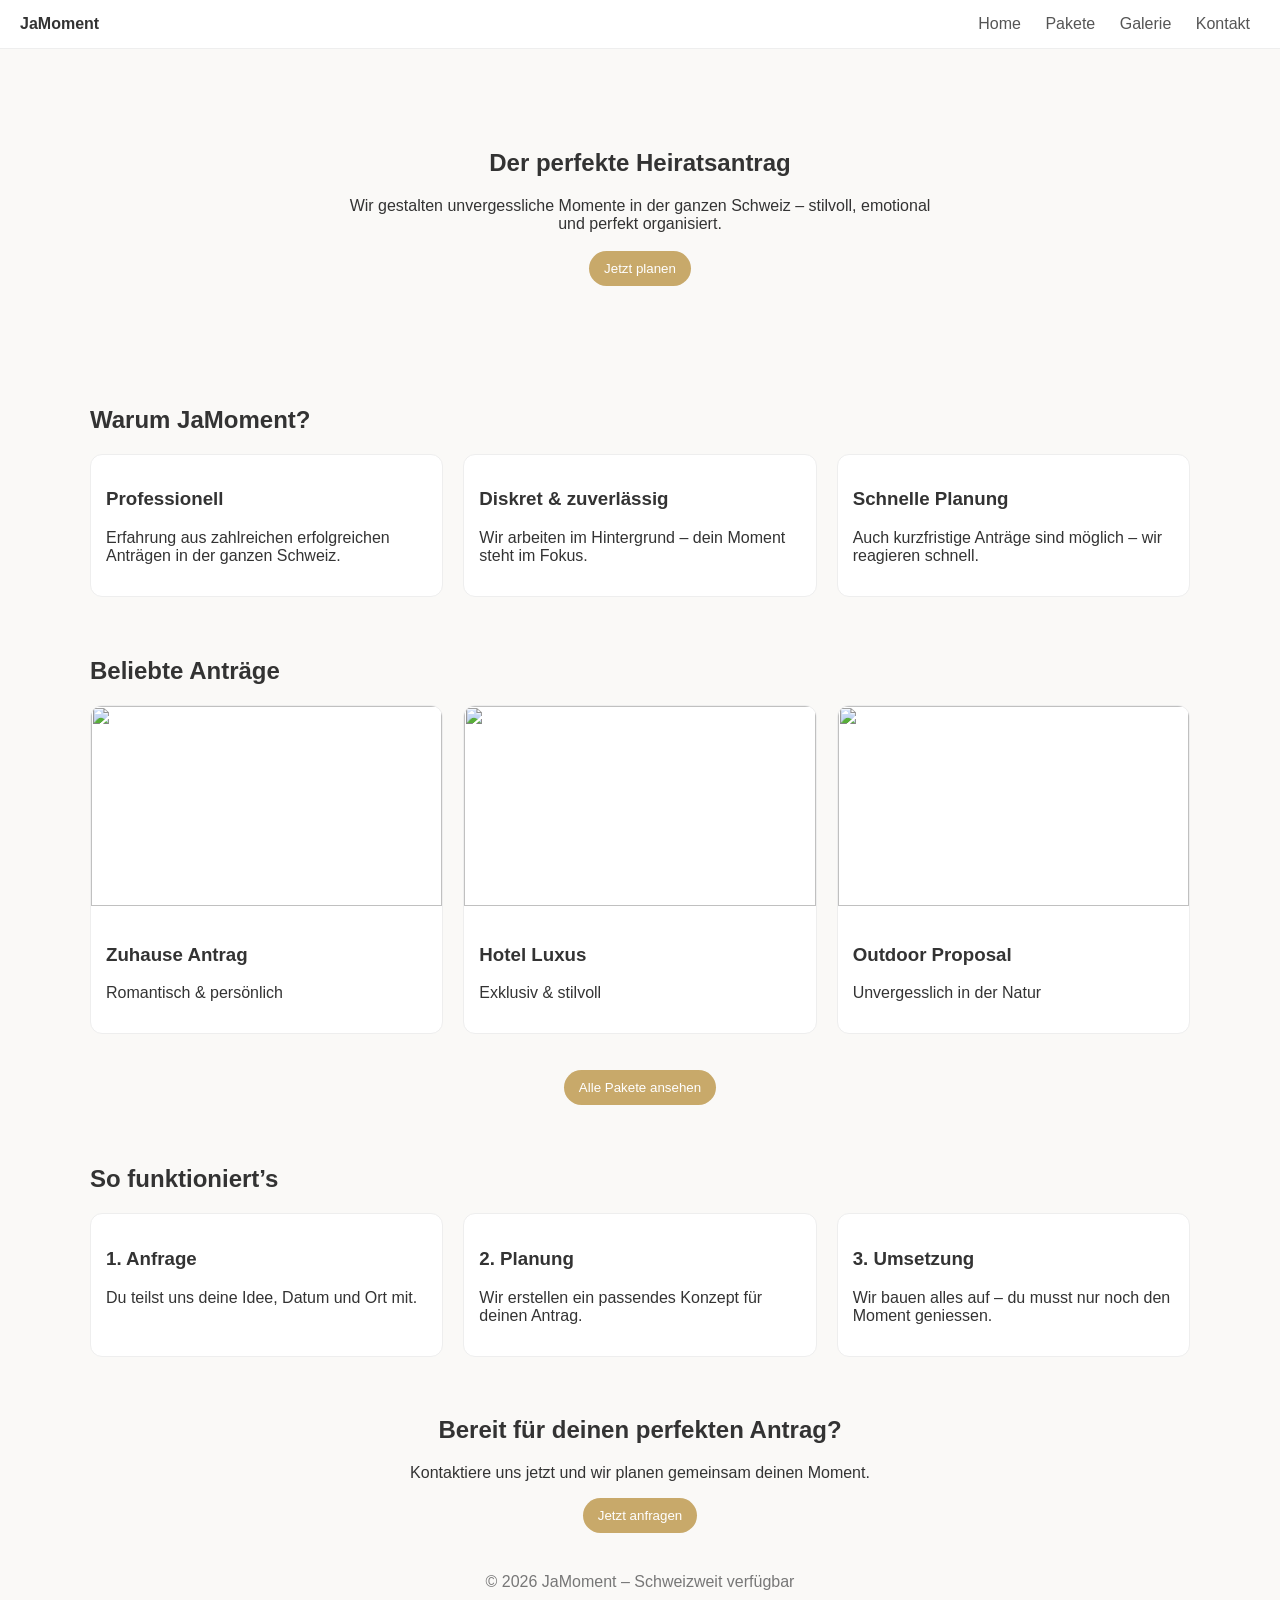
==== index.html @ e54d4ffc "Add files via upload" ====
<!DOCTYPE html>
<html lang="de">
<head>
<meta charset="UTF-8">
<meta name="viewport" content="width=device-width, initial-scale=1.0">
<title>JaMoment – Heiratsantrag Schweiz</title>
<link rel="stylesheet" href="styles.css">
</head>

<body>

<header>
  <div><b>JaMoment</b></div>
  <nav>
    <a href="index.html">Home</a>
    <a href="pakete.html">Pakete</a>
    <a href="galerie.html">Galerie</a>
    <a href="kontakt.html">Kontakt</a>
  </nav>
</header>

<!-- HERO -->
<section class="container" style="text-align:center; padding:80px 20px;">
  <h1>Der perfekte Heiratsantrag</h1>
  <p style="max-width:600px;margin:auto;">
    Wir gestalten unvergessliche Momente in der ganzen Schweiz – stilvoll, emotional und perfekt organisiert.
  </p>
  <br>
  <a href="kontakt.html">
    <button class="btn">Jetzt planen</button>
  </a>
</section>

<!-- USP / TRUST -->
<section class="container">
  <h2>Warum JaMoment?</h2>
  <div class="cards">

    <div class="card">
      <div class="card-content">
        <h3>Professionell</h3>
        <p>Erfahrung aus zahlreichen erfolgreichen Anträgen in der ganzen Schweiz.</p>
      </div>
    </div>

    <div class="card">
      <div class="card-content">
        <h3>Diskret & zuverlässig</h3>
        <p>Wir arbeiten im Hintergrund – dein Moment steht im Fokus.</p>
      </div>
    </div>

    <div class="card">
      <div class="card-content">
        <h3>Schnelle Planung</h3>
        <p>Auch kurzfristige Anträge sind möglich – wir reagieren schnell.</p>
      </div>
    </div>

  </div>
</section>

<!-- TEASER PAKETE -->
<section class="container">
  <h2>Beliebte Anträge</h2>
  <div class="cards">

    <div class="card">
      <img src="https://images.unsplash.com/photo-1522673607200-164d1b6ce486">
      <div class="card-content">
        <h3>Zuhause Antrag</h3>
        <p>Romantisch & persönlich</p>
      </div>
    </div>

    <div class="card">
      <img src="https://images.unsplash.com/photo-1519741497674-611481863552">
      <div class="card-content">
        <h3>Hotel Luxus</h3>
        <p>Exklusiv & stilvoll</p>
      </div>
    </div>

    <div class="card">
      <img src="https://images.unsplash.com/photo-1500530855697-b586d89ba3ee">
      <div class="card-content">
        <h3>Outdoor Proposal</h3>
        <p>Unvergesslich in der Natur</p>
      </div>
    </div>

  </div>

  <br><br>
  <div style="text-align:center;">
    <a href="pakete.html">
      <button class="btn">Alle Pakete ansehen</button>
    </a>
  </div>
</section>

<!-- ABLAUF -->
<section class="container">
  <h2>So funktioniert’s</h2>
  <div class="cards">

    <div class="card">
      <div class="card-content">
        <h3>1. Anfrage</h3>
        <p>Du teilst uns deine Idee, Datum und Ort mit.</p>
      </div>
    </div>

    <div class="card">
      <div class="card-content">
        <h3>2. Planung</h3>
        <p>Wir erstellen ein passendes Konzept für deinen Antrag.</p>
      </div>
    </div>

    <div class="card">
      <div class="card-content">
        <h3>3. Umsetzung</h3>
        <p>Wir bauen alles auf – du musst nur noch den Moment geniessen.</p>
      </div>
    </div>

  </div>
</section>

<!-- CTA -->
<section class="container" style="text-align:center;">
  <h2>Bereit für deinen perfekten Antrag?</h2>
  <p>Kontaktiere uns jetzt und wir planen gemeinsam deinen Moment.</p>
  <a href="kontakt.html">
    <button class="btn">Jetzt anfragen</button>
  </a>
</section>

<footer style="text-align:center;padding:20px;color:#777;">
  © 2026 JaMoment – Schweizweit verfügbar
</footer>

</body>
</html>
---- styles.css ----
body{margin:0;font-family:Poppins, sans-serif;background:#faf9f7;color:#333}
header{display:flex;justify-content:space-between;padding:15px 20px;background:#fff;border-bottom:1px solid #eee}
a{text-decoration:none;color:#555;margin:0 10px}
a:hover{color:#C8A96A}
.container{max-width:1100px;margin:auto;padding:20px}
.cards{display:grid;gap:20px}
.card{background:#fff;border-radius:12px;border:1px solid #eee;overflow:hidden}
.card img{width:100%;height:200px;object-fit:cover}
.card-content{padding:15px}
.btn{background:#C8A96A;color:#fff;padding:10px 15px;border:none;border-radius:20px;cursor:pointer}
.grid{display:grid;gap:10px}
.grid img{width:100%;border-radius:10px}
form{display:grid;gap:10px}
input,select,textarea{padding:10px;border-radius:8px;border:1px solid #ccc}
.total{font-weight:600;margin-top:10px}
@media(min-width:768px){
.cards{grid-template-columns:repeat(3,1fr)}
.grid{grid-template-columns:repeat(3,1fr)}
}
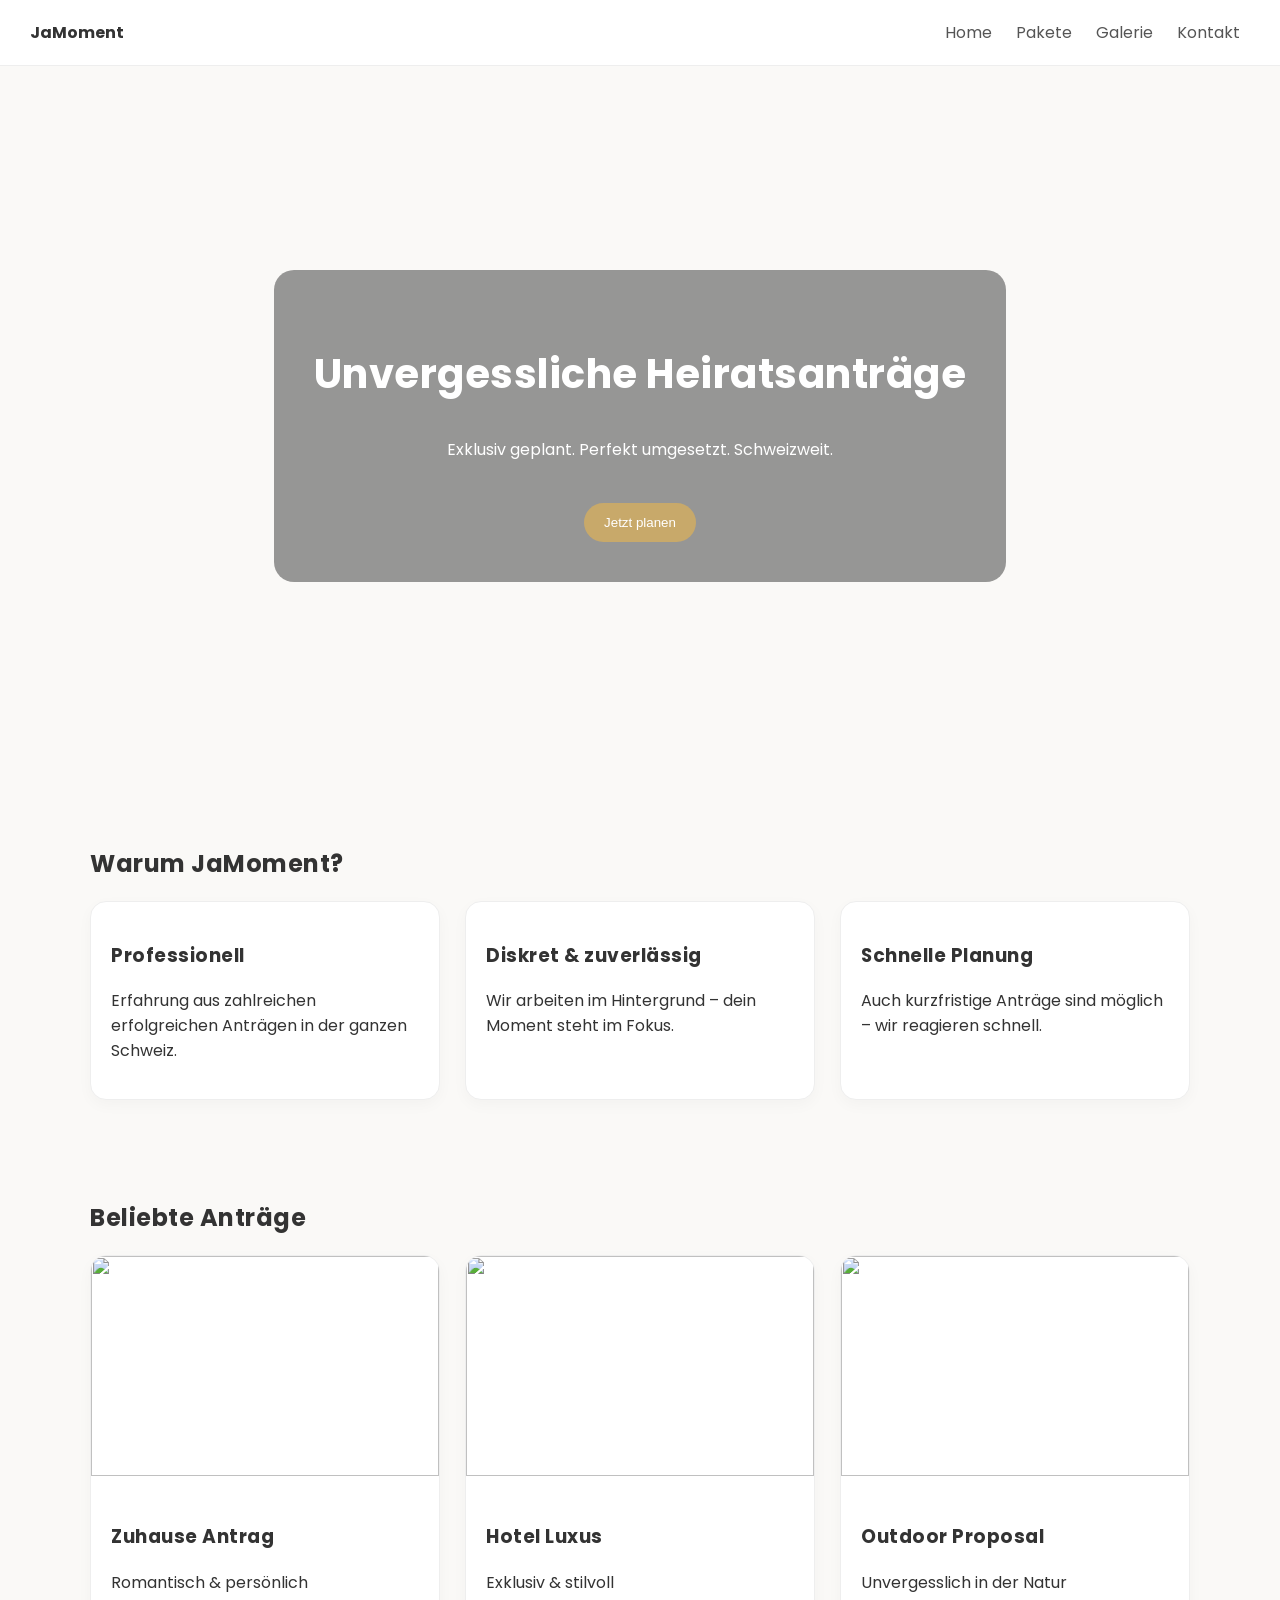
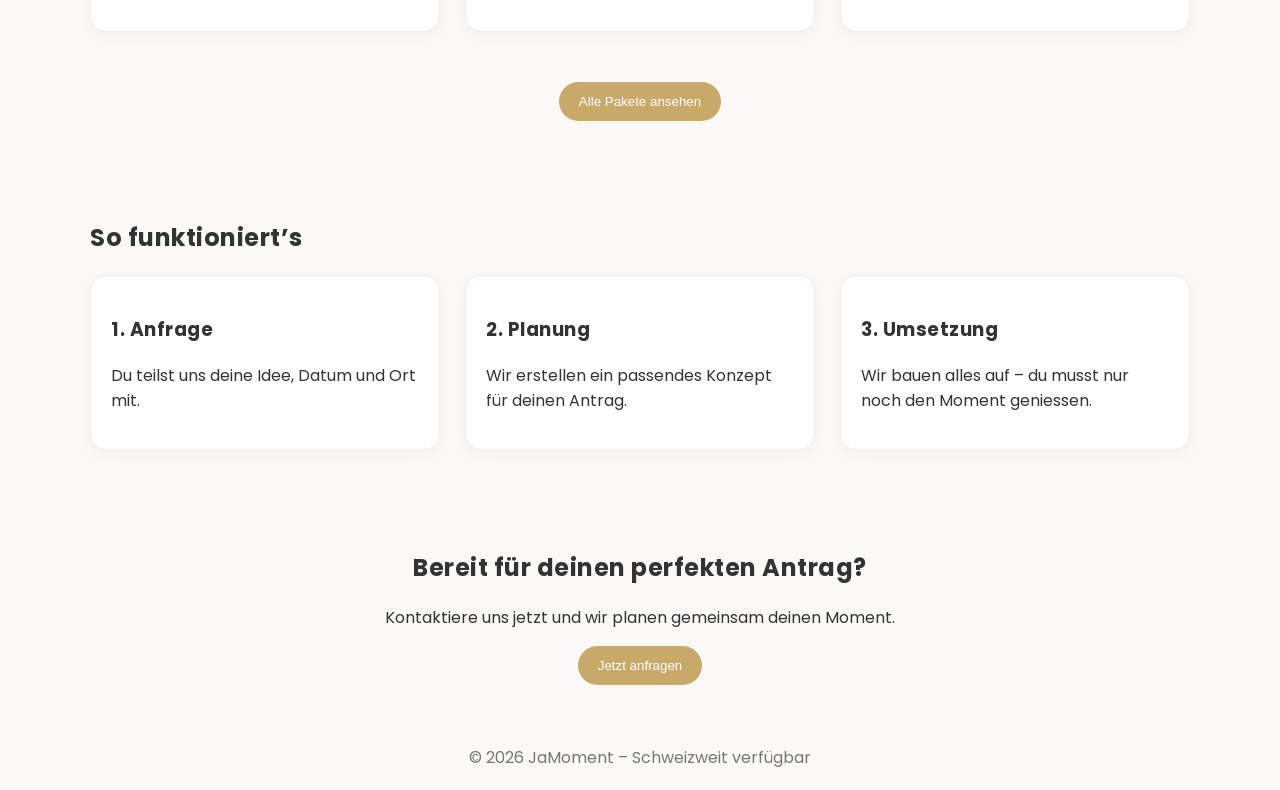
==== commit 378c8a6d: "updates" ====
--- a/index.html
+++ b/index.html
@@ -5,6 +5,7 @@
 <meta name="viewport" content="width=device-width, initial-scale=1.0">
 <title>JaMoment – Heiratsantrag Schweiz</title>
 <link rel="stylesheet" href="styles.css">
+<link href="https://fonts.googleapis.com/css2?family=Poppins:wght@300;400;500;600&display=swap" rel="stylesheet">
 </head>
 
 <body>
@@ -20,15 +21,15 @@
 </header>
 
 <!-- HERO -->
-<section class="container" style="text-align:center; padding:80px 20px;">
-  <h1>Der perfekte Heiratsantrag</h1>
-  <p style="max-width:600px;margin:auto;">
-    Wir gestalten unvergessliche Momente in der ganzen Schweiz – stilvoll, emotional und perfekt organisiert.
-  </p>
-  <br>
-  <a href="kontakt.html">
-    <button class="btn">Jetzt planen</button>
-  </a>
+<section style="height:80vh;background:url('https://images.unsplash.com/photo-1519741497674-611481863552') center/cover no-repeat;display:flex;align-items:center;justify-content:center;color:white;text-align:center;">
+<div style="background:rgba(0,0,0,0.4);padding:40px;border-radius:20px;">
+<h1 style="font-size:40px;">Unvergessliche Heiratsanträge</h1>
+<p>Exklusiv geplant. Perfekt umgesetzt. Schweizweit.</p>
+<br>
+<a href="kontakt.html">
+<button class="btn">Jetzt planen</button>
+</a>
+</div>
 </section>
 
 <!-- USP / TRUST -->
--- a/styles.css
+++ b/styles.css
@@ -1,19 +1,140 @@
-body{margin:0;font-family:Poppins, sans-serif;background:#faf9f7;color:#333}
-header{display:flex;justify-content:space-between;padding:15px 20px;background:#fff;border-bottom:1px solid #eee}
-a{text-decoration:none;color:#555;margin:0 10px}
+body{
+margin:0;
+font-family:'Poppins', sans-serif;
+background:#faf9f7;
+color:#333;
+scroll-behavior:smooth;
+}
+
+header{
+display:flex;
+justify-content:space-between;
+padding:20px 30px;
+background:#fff;
+border-bottom:1px solid #eee;
+position:sticky;
+top:0;
+z-index:1000;
+}
+
+a{
+text-decoration:none;
+color:#555;
+margin:0 10px;
+transition:0.3s;
+}
 a:hover{color:#C8A96A}
-.container{max-width:1100px;margin:auto;padding:20px}
-.cards{display:grid;gap:20px}
-.card{background:#fff;border-radius:12px;border:1px solid #eee;overflow:hidden}
-.card img{width:100%;height:200px;object-fit:cover}
-.card-content{padding:15px}
-.btn{background:#C8A96A;color:#fff;padding:10px 15px;border:none;border-radius:20px;cursor:pointer}
-.grid{display:grid;gap:10px}
-.grid img{width:100%;border-radius:10px}
-form{display:grid;gap:10px}
-input,select,textarea{padding:10px;border-radius:8px;border:1px solid #ccc}
-.total{font-weight:600;margin-top:10px}
+
+.container{
+max-width:1100px;
+margin:auto;
+padding:40px 20px;
+}
+
+.cards{
+display:grid;
+gap:25px;
+}
+
+.card{
+background:#fff;
+border-radius:16px;
+border:1px solid #eee;
+overflow:hidden;
+transition:0.4s ease;
+transform:translateY(0);
+box-shadow:0 5px 15px rgba(0,0,0,0.03);
+}
+
+.card:hover{
+transform:translateY(-8px) scale(1.01);
+box-shadow:0 15px 40px rgba(0,0,0,0.08);
+}
+
+.card img{
+width:100%;
+height:220px;
+object-fit:cover;
+transition:0.5s;
+}
+
+.card:hover img{
+transform:scale(1.05);
+}
+
+.card-content{
+padding:20px;
+}
+
+.btn{
+background:#C8A96A;
+color:#fff;
+padding:12px 20px;
+border:none;
+border-radius:30px;
+cursor:pointer;
+transition:0.3s;
+font-weight:500;
+}
+
+.btn:hover{
+background:#b89655;
+transform:translateY(-2px);
+box-shadow:0 10px 25px rgba(200,169,106,0.3);
+}
+
+.grid{
+display:grid;
+gap:15px;
+}
+
+.grid img{
+width:100%;
+border-radius:12px;
+transition:0.4s;
+}
+
+.grid img:hover{
+transform:scale(1.03);
+}
+
+form{
+display:grid;
+gap:12px;
+}
+
+input,select,textarea{
+padding:12px;
+border-radius:10px;
+border:1px solid #ddd;
+transition:0.3s;
+}
+
+input:focus,select:focus,textarea:focus{
+border-color:#C8A96A;
+outline:none;
+box-shadow:0 0 0 2px rgba(200,169,106,0.2);
+}
+
+.total{
+font-weight:600;
+margin-top:10px;
+font-size:18px;
+}
+
+h1,h2,h3{
+letter-spacing:0.5px;
+}
+
 @media(min-width:768px){
 .cards{grid-template-columns:repeat(3,1fr)}
 .grid{grid-template-columns:repeat(3,1fr)}
+}
+
+#preview{
+transition:0.3s;
+}
+#preview:hover{
+transform:scale(1.05);
+opacity:1;
 }
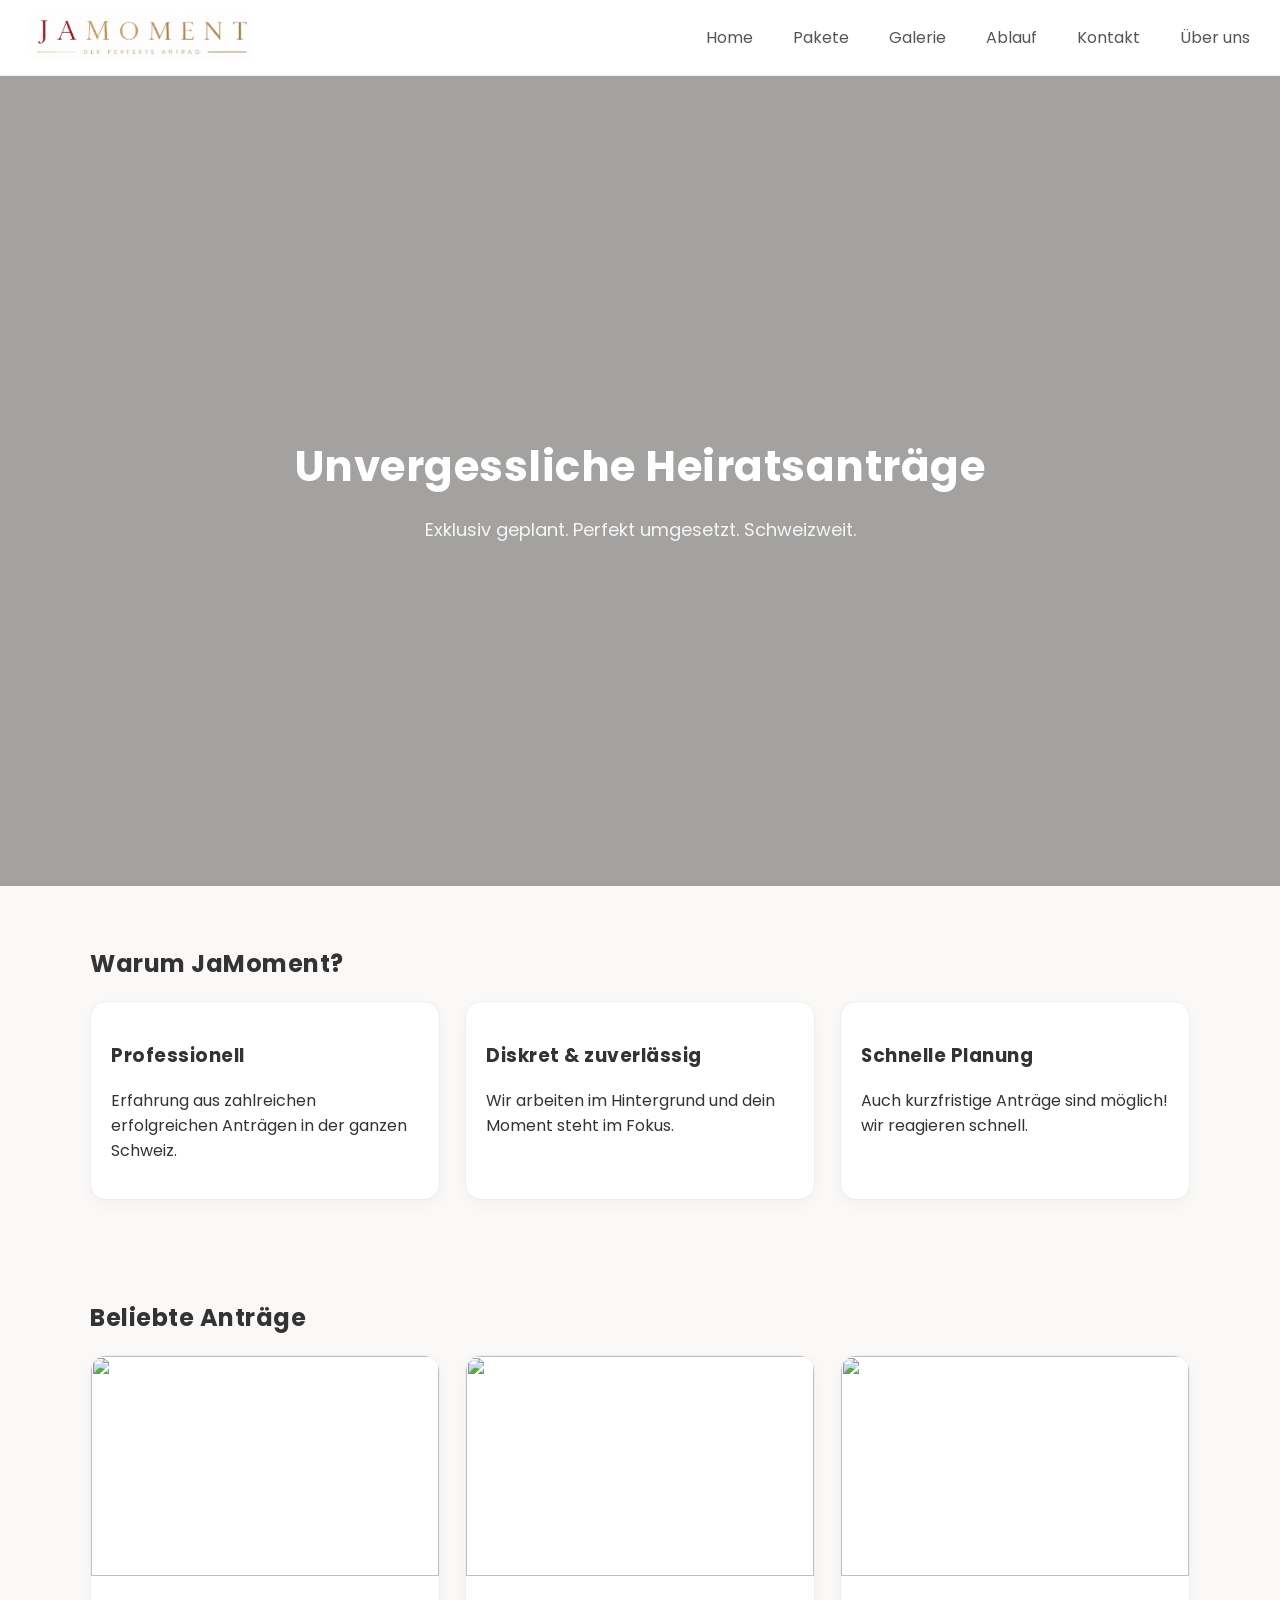
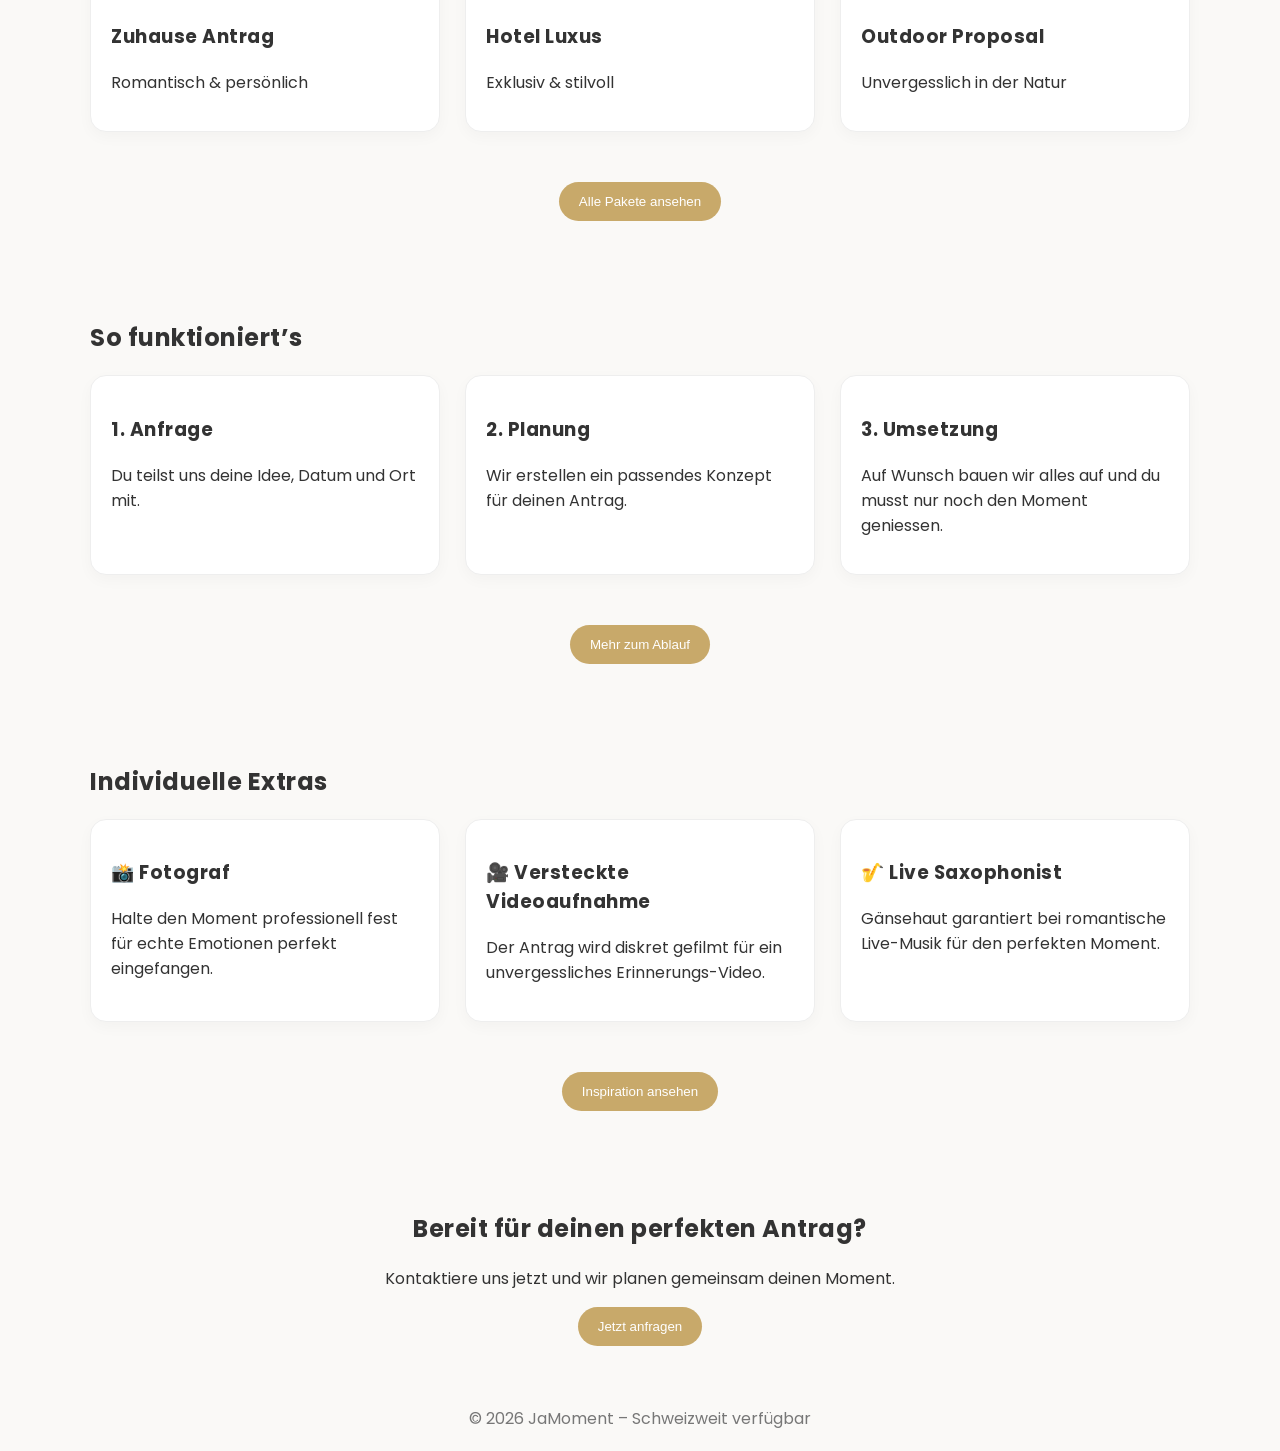
==== commit aba92778: "update and bug fixing" ====
--- a/index.html
+++ b/index.html
@@ -6,30 +6,32 @@
 <title>JaMoment – Heiratsantrag Schweiz</title>
 <link rel="stylesheet" href="styles.css">
 <link href="https://fonts.googleapis.com/css2?family=Poppins:wght@300;400;500;600&display=swap" rel="stylesheet">
+<link rel="icon" type="image/png" href="favicon.png">
 </head>
 
 <body>
 
-<header>
-  <div><b>JaMoment</b></div>
-  <nav>
+<header class="header">
+  <a href="index.html" class="logo">
+    <img src="logo.png" alt="Logo">
+  </a>
+
+  <nav class="nav">
     <a href="index.html">Home</a>
     <a href="pakete.html">Pakete</a>
     <a href="galerie.html">Galerie</a>
+    <a href="ablauf.html">Ablauf</a>
     <a href="kontakt.html">Kontakt</a>
+    <a href="ueber-uns.html">Über uns</a>
   </nav>
 </header>
 
 <!-- HERO -->
-<section style="height:80vh;background:url('https://images.unsplash.com/photo-1519741497674-611481863552') center/cover no-repeat;display:flex;align-items:center;justify-content:center;color:white;text-align:center;">
-<div style="background:rgba(0,0,0,0.4);padding:40px;border-radius:20px;">
-<h1 style="font-size:40px;">Unvergessliche Heiratsanträge</h1>
-<p>Exklusiv geplant. Perfekt umgesetzt. Schweizweit.</p>
-<br>
-<a href="kontakt.html">
-<button class="btn">Jetzt planen</button>
-</a>
-</div>
+<section class="hero">
+  <div class="hero-content">
+    <h1>Unvergessliche Heiratsanträge</h1>
+    <p>Exklusiv geplant. Perfekt umgesetzt. Schweizweit.</p>
+  </div>
 </section>
 
 <!-- USP / TRUST -->
@@ -47,14 +49,14 @@
     <div class="card">
       <div class="card-content">
         <h3>Diskret & zuverlässig</h3>
-        <p>Wir arbeiten im Hintergrund – dein Moment steht im Fokus.</p>
+        <p>Wir arbeiten im Hintergrund und dein Moment steht im Fokus.</p>
       </div>
     </div>
 
     <div class="card">
       <div class="card-content">
         <h3>Schnelle Planung</h3>
-        <p>Auch kurzfristige Anträge sind möglich – wir reagieren schnell.</p>
+        <p>Auch kurzfristige Anträge sind möglich! wir reagieren schnell.</p>
       </div>
     </div>
 
@@ -122,12 +124,63 @@
     <div class="card">
       <div class="card-content">
         <h3>3. Umsetzung</h3>
-        <p>Wir bauen alles auf – du musst nur noch den Moment geniessen.</p>
+        <p>Auf Wunsch bauen wir alles auf und du musst nur noch den Moment geniessen.</p>
       </div>
     </div>
 
   </div>
+<br><br>
+<div style="text-align:center;">
+  <a href="ablauf.html">
+    <button class="btn">Mehr zum Ablauf</button>
+  </a>
+</div>
 </section>
+
+
+
+
+<!-- ZUSATZOPTIONEN -->
+<section class="container">
+  <h2>Individuelle Extras</h2>
+  <div class="cards">
+
+    <div class="card">
+      <div class="card-content">
+        <h3>📸 Fotograf</h3>
+        <p>
+          Halte den Moment professionell fest für echte Emotionen perfekt eingefangen.
+        </p>
+      </div>
+    </div>
+
+    <div class="card">
+      <div class="card-content">
+        <h3>🎥 Versteckte Videoaufnahme</h3>
+        <p>
+          Der Antrag wird diskret gefilmt für ein unvergessliches Erinnerungs-Video.
+        </p>
+      </div>
+    </div>
+
+    <div class="card">
+      <div class="card-content">
+        <h3>🎷 Live Saxophonist</h3>
+        <p>
+          Gänsehaut garantiert bei romantische Live-Musik für den perfekten Moment.
+        </p>
+      </div>
+    </div>
+
+  </div>
+<br><br>
+<div style="text-align:center;">
+  <a href="galerie.html">
+    <button class="btn">Inspiration ansehen</button>
+  </a>
+</div>
+</section>
+
 
 <!-- CTA -->
 <section class="container" style="text-align:center;">
--- a/styles.css
+++ b/styles.css
@@ -137,4 +137,92 @@
 #preview:hover{
 transform:scale(1.05);
 opacity:1;
+}
+.logo {
+  display:flex;
+  align-items:center;
+  gap:10px;
+}
+
+.logo img {
+  height:40px;
+}
+
+.logo span {
+  font-weight:600;
+  font-size:18px;
+}
+header img:hover {
+  opacity: 0.8;
+  transition: 0.2s;
+}
+.hero {
+  height: 90vh;
+  background: url('https://images.unsplash.com/photo-1519741497674-611481863552') center/cover no-repeat;
+  display: flex;
+  align-items: center;
+  justify-content: center;
+  text-align: center;
+  position: relative;
+  color: white;
+}
+
+.hero::after {
+  content: "";
+  position: absolute;
+  inset: 0;
+  background: rgba(0,0,0,0.35); /* leichter Dark Overlay für Lesbarkeit */
+}
+
+.hero-content {
+  position: relative;
+  z-index: 2;
+  max-width: 700px;
+  padding: 20px;
+}
+
+.hero h1 {
+  font-size: 42px;
+  margin-bottom: 10px;
+}
+
+.hero p {
+  font-size: 18px;
+  opacity: 0.9;
+}
+
+/* HEADER BASE */
+.header {
+  display: flex;
+  justify-content: space-between;
+  align-items: center;
+  padding: 15px 20px;
+  background: #fff;
+  border-bottom: 1px solid #eee;
+}
+
+.logo img {
+  height: 45px;
+}
+
+.nav {
+  display: flex;
+  gap: 20px;
+}
+
+/* 🔥 MOBILE FIX */
+@media (max-width: 768px) {
+
+  .header {
+    flex-direction: column;
+    align-items: center;
+    gap: 10px;
+  }
+
+  .nav {
+    flex-wrap: wrap;
+    justify-content: center;
+    gap: 15px;
+  }
+
 }
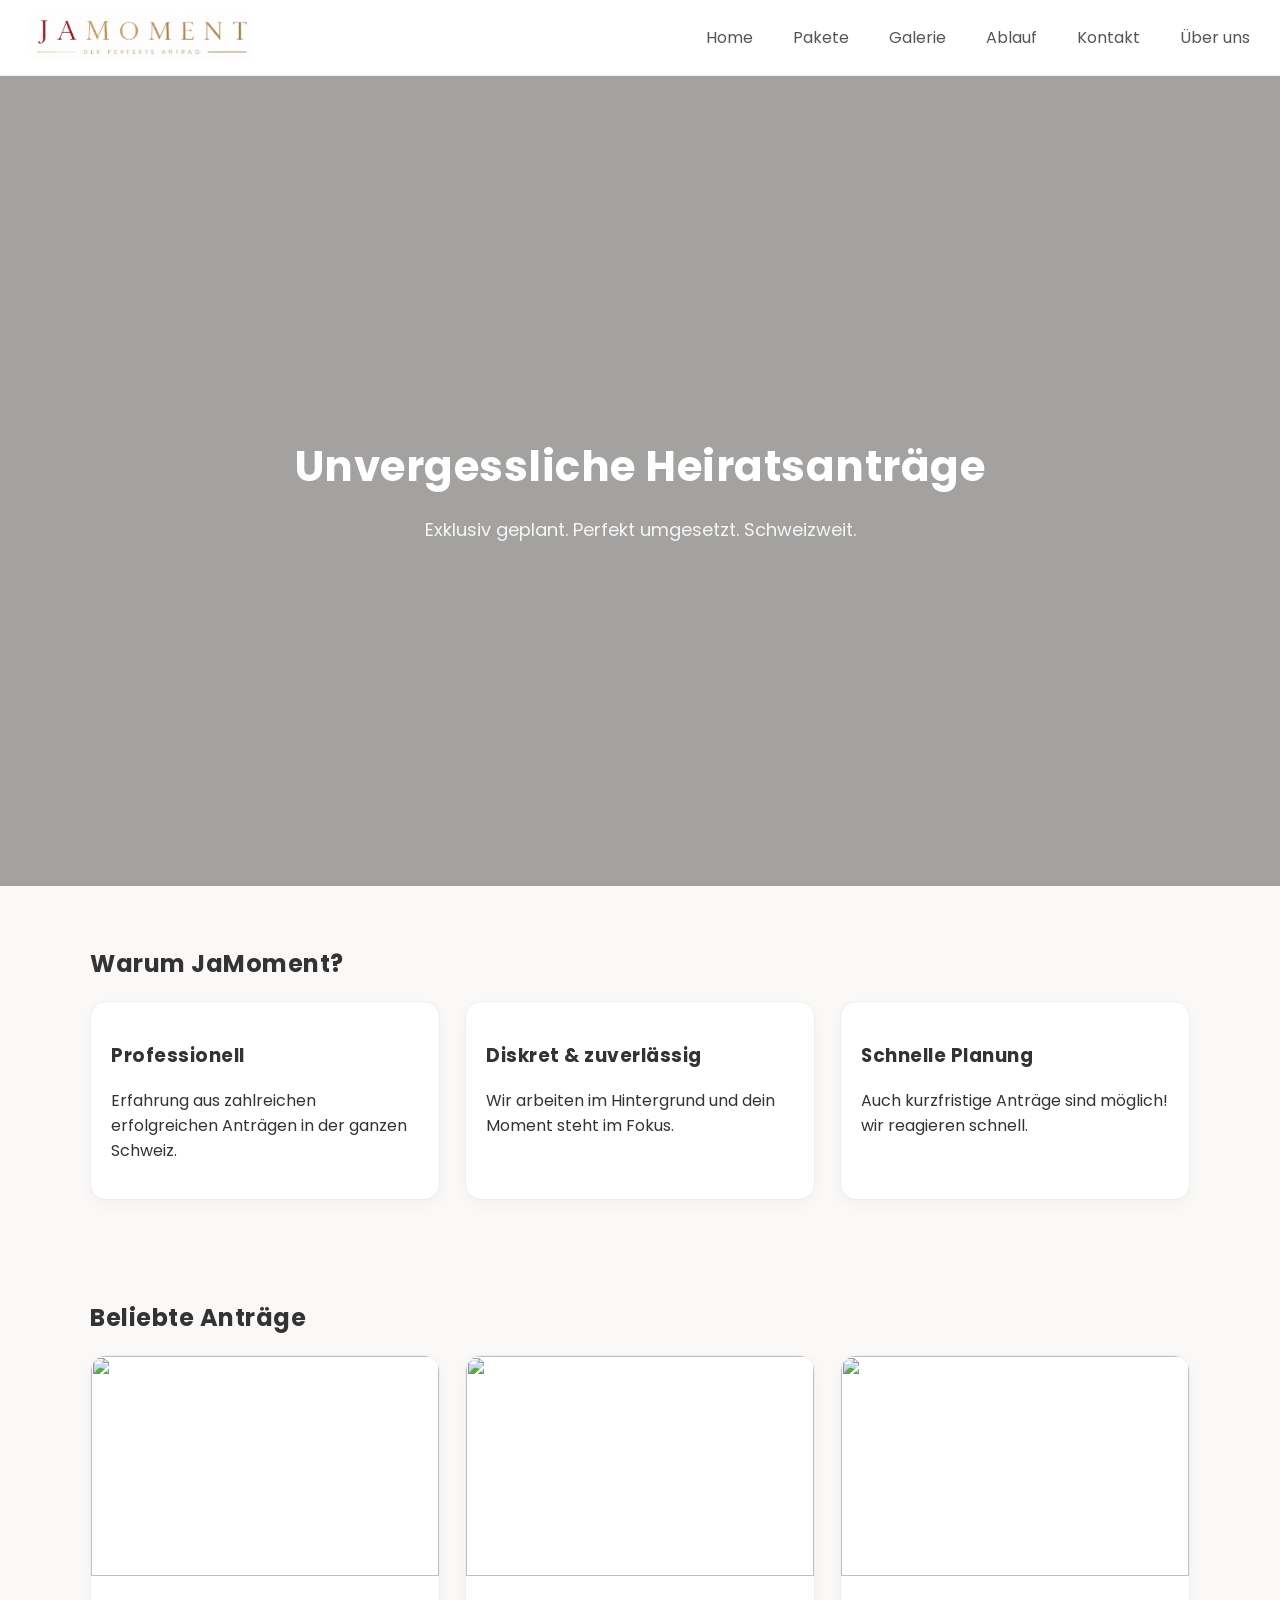
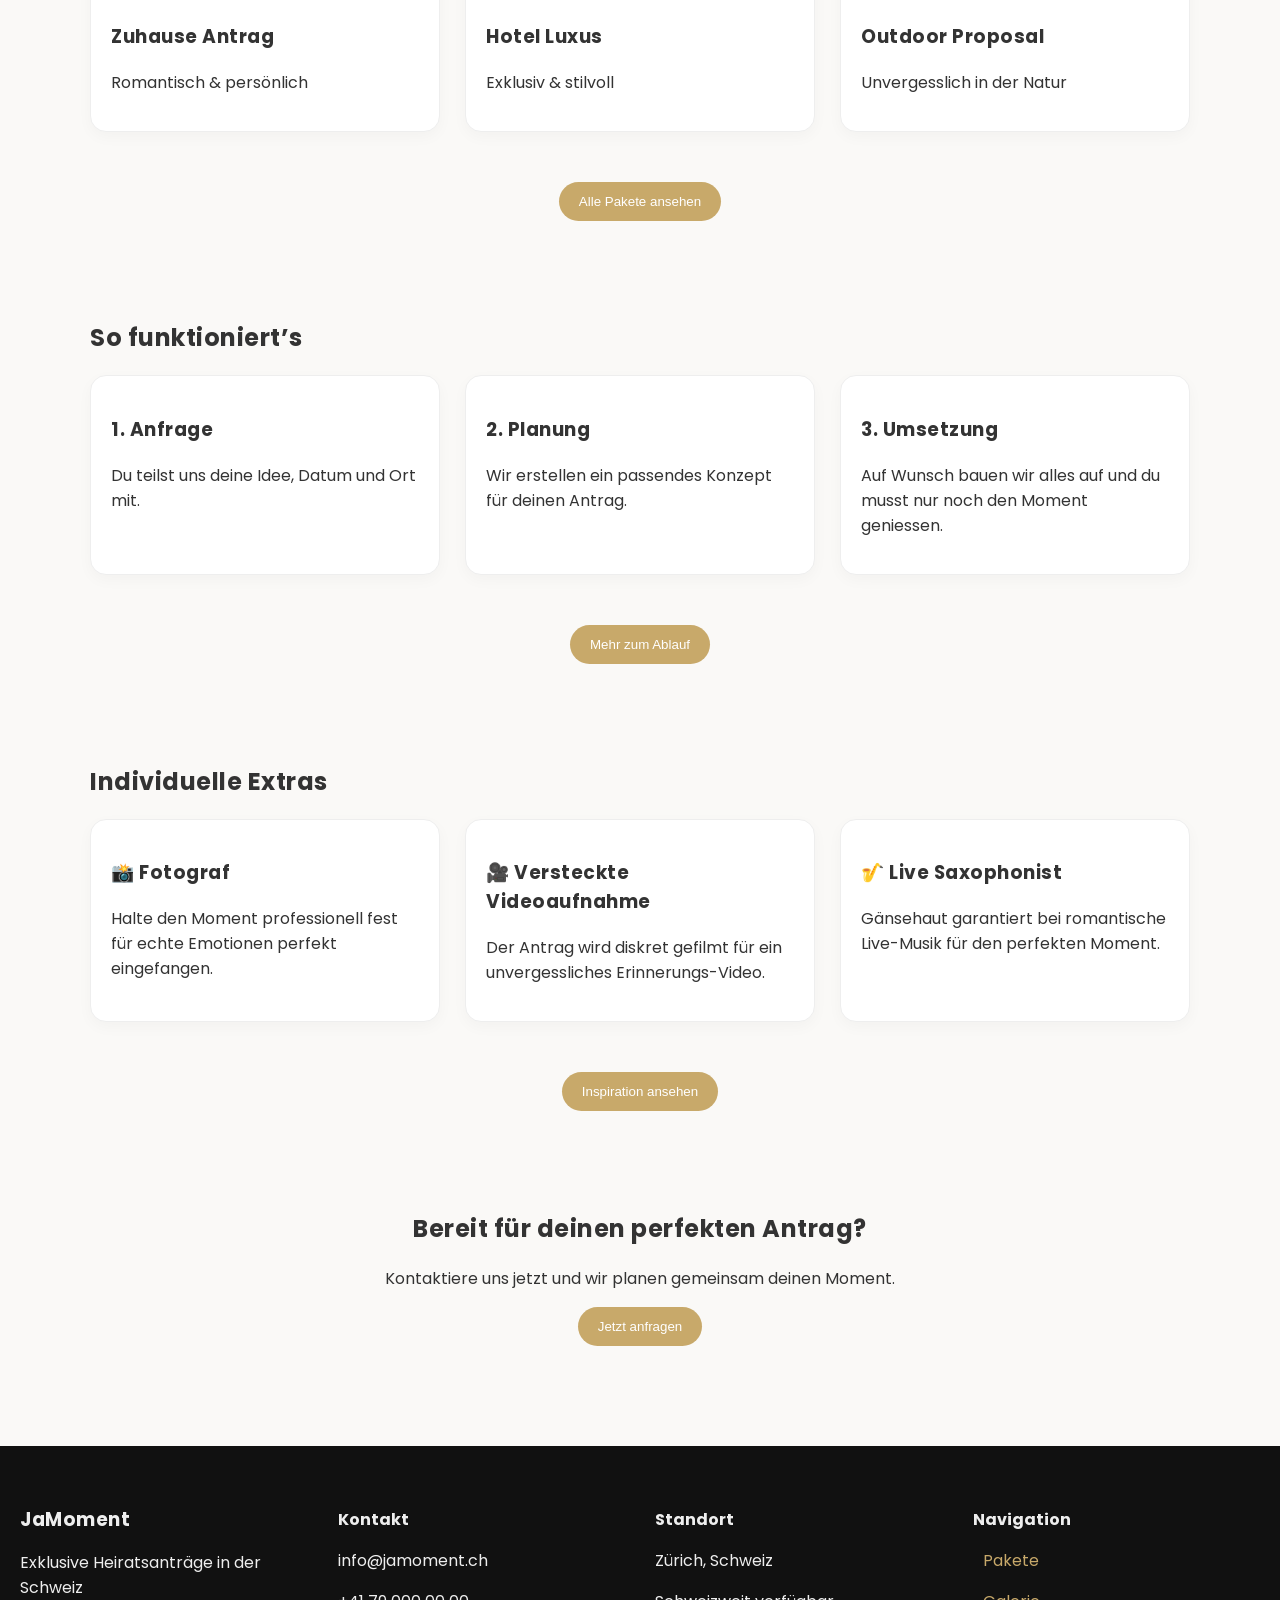
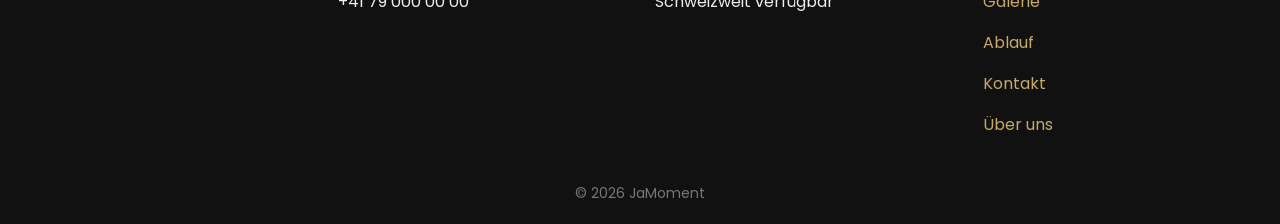
==== commit a5237c3d: "bug fixing" ====
--- a/index.html
+++ b/index.html
@@ -191,9 +191,45 @@
   </a>
 </section>
 
-<footer style="text-align:center;padding:20px;color:#777;">
-  © 2026 JaMoment – Schweizweit verfügbar
+<footer class="footer">
+
+  <div class="footer-grid">
+
+    <div>
+      <h3>JaMoment</h3>
+      <p>Exklusive Heiratsanträge in der Schweiz</p>
+    </div>
+
+    <div>
+      <h4>Kontakt</h4>
+      <p>info@jamoment.ch</p>
+      <p>+41 79 000 00 00</p>
+    </div>
+
+    <div>
+      <h4>Standort</h4>
+      <p>Zürich, Schweiz</p>
+      <p>Schweizweit verfügbar</p>
+    </div>
+
+    <div>
+      <h4>Navigation</h4>
+      <p><a href="pakete.html">Pakete</a></p>
+      <p><a href="galerie.html">Galerie</a></p>
+      <p><a href="ablauf.html">Ablauf</a></p>
+      <p><a href="kontakt.html">Kontakt</a></p>
+      <p><a href="ueber-uns.html">Über uns</a></p>
+    </div>
+
+  </div>
+
+  <div class="footer-bottom">
+    © 2026 JaMoment
+  </div>
+
 </footer>
-
+<a href="kontakt.html" class="sticky-btn">
+  Anfrage starten
+</a>
 </body>
 </html>
--- a/styles.css
+++ b/styles.css
@@ -225,4 +225,59 @@
     gap: 15px;
   }
 
+}
+
+.sticky-btn {
+  position: fixed;
+  bottom: 15px;
+  left: 50%;
+  transform: translateX(-50%);
+  background: #C8A96A;
+  color: white;
+  padding: 14px 25px;
+  border-radius: 30px;
+  font-weight: 500;
+  text-decoration: none;
+  box-shadow: 0 4px 15px rgba(0,0,0,0.2);
+  z-index: 999;
+}
+
+/* nur auf mobile anzeigen */
+@media (min-width: 768px) {
+  .sticky-btn {
+    display: none;
+  }
+}
+.footer {
+  background: #111;
+  color: #eee;
+  padding: 40px 20px 20px;
+  margin-top: 60px;
+}
+
+.footer-grid {
+  display: grid;
+  gap: 30px;
+}
+
+.footer h3, .footer h4 {
+  margin-bottom: 10px;
+}
+
+.footer a {
+  color: #C8A96A;
+  text-decoration: none;
+}
+
+.footer-bottom {
+  text-align: center;
+  margin-top: 30px;
+  font-size: 14px;
+  color: #777;
+}
+
+@media(min-width:768px){
+  .footer-grid {
+    grid-template-columns: repeat(4,1fr);
+  }
 }
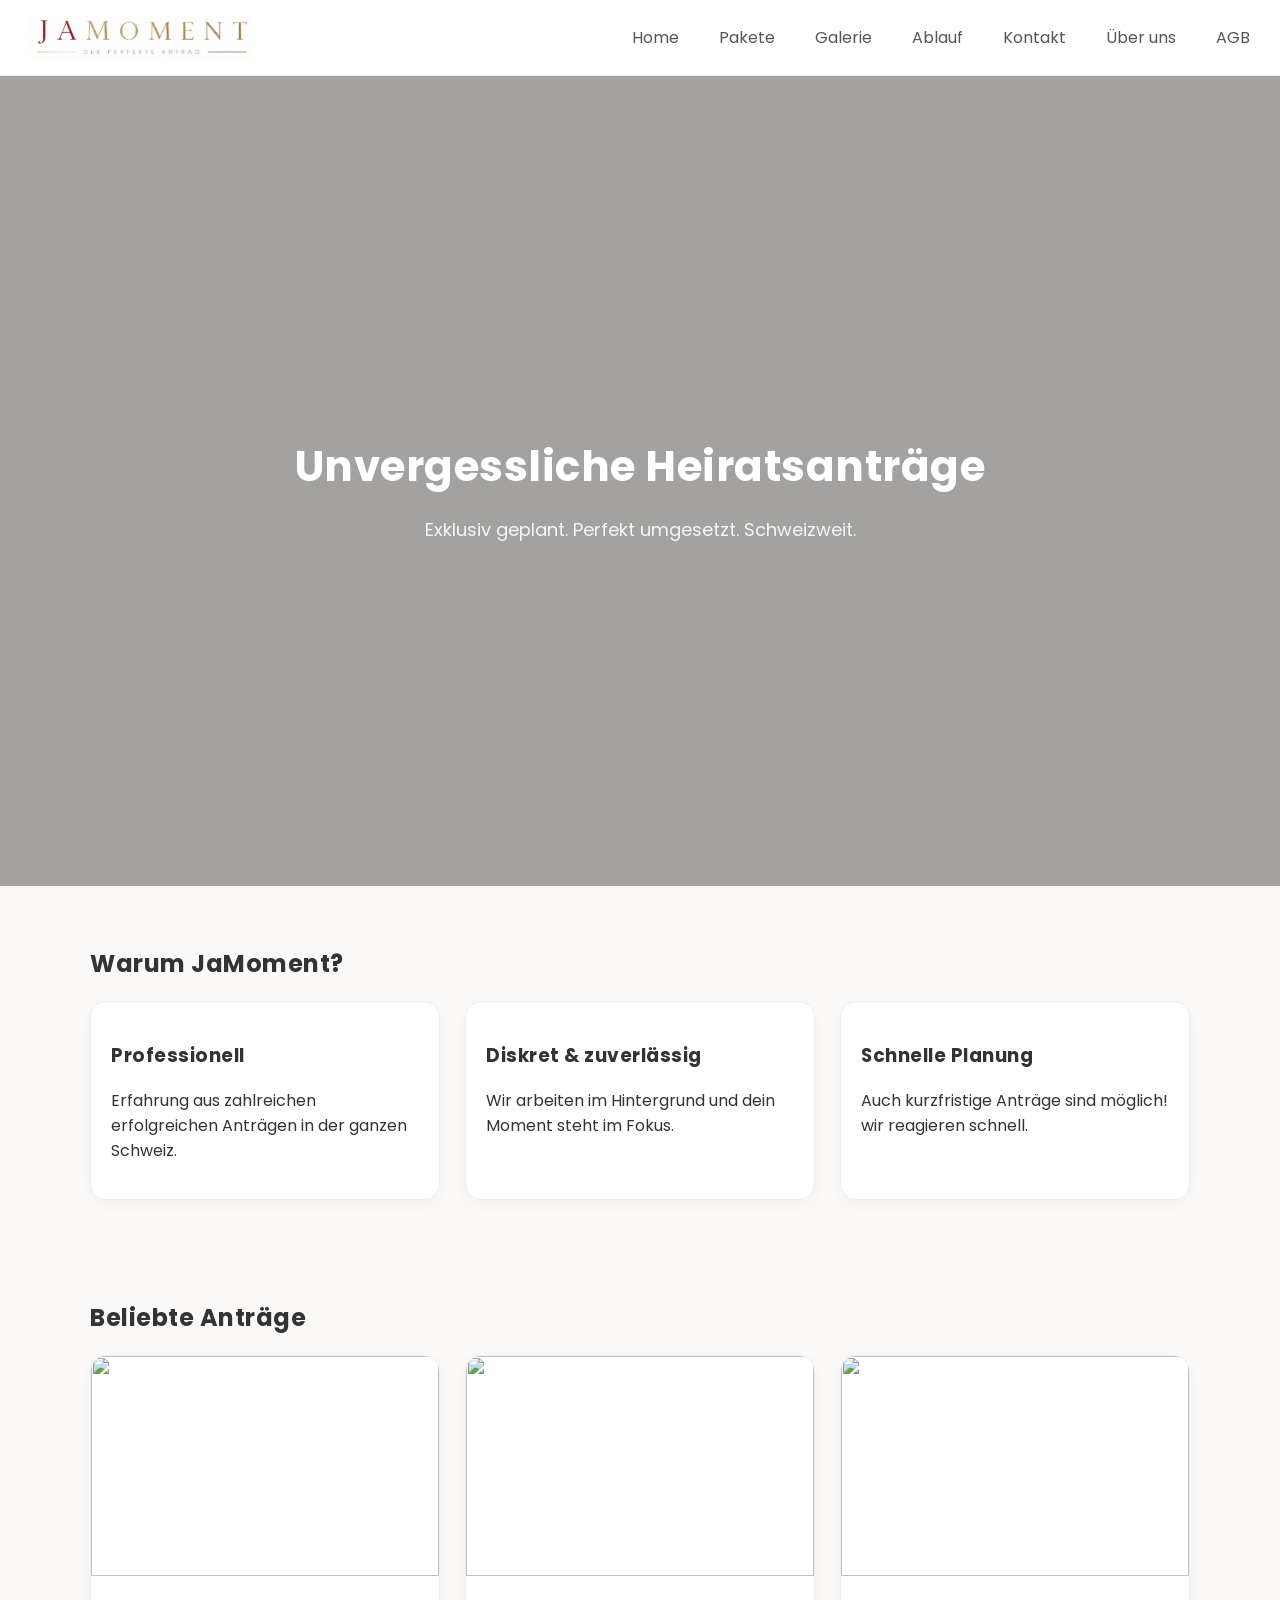
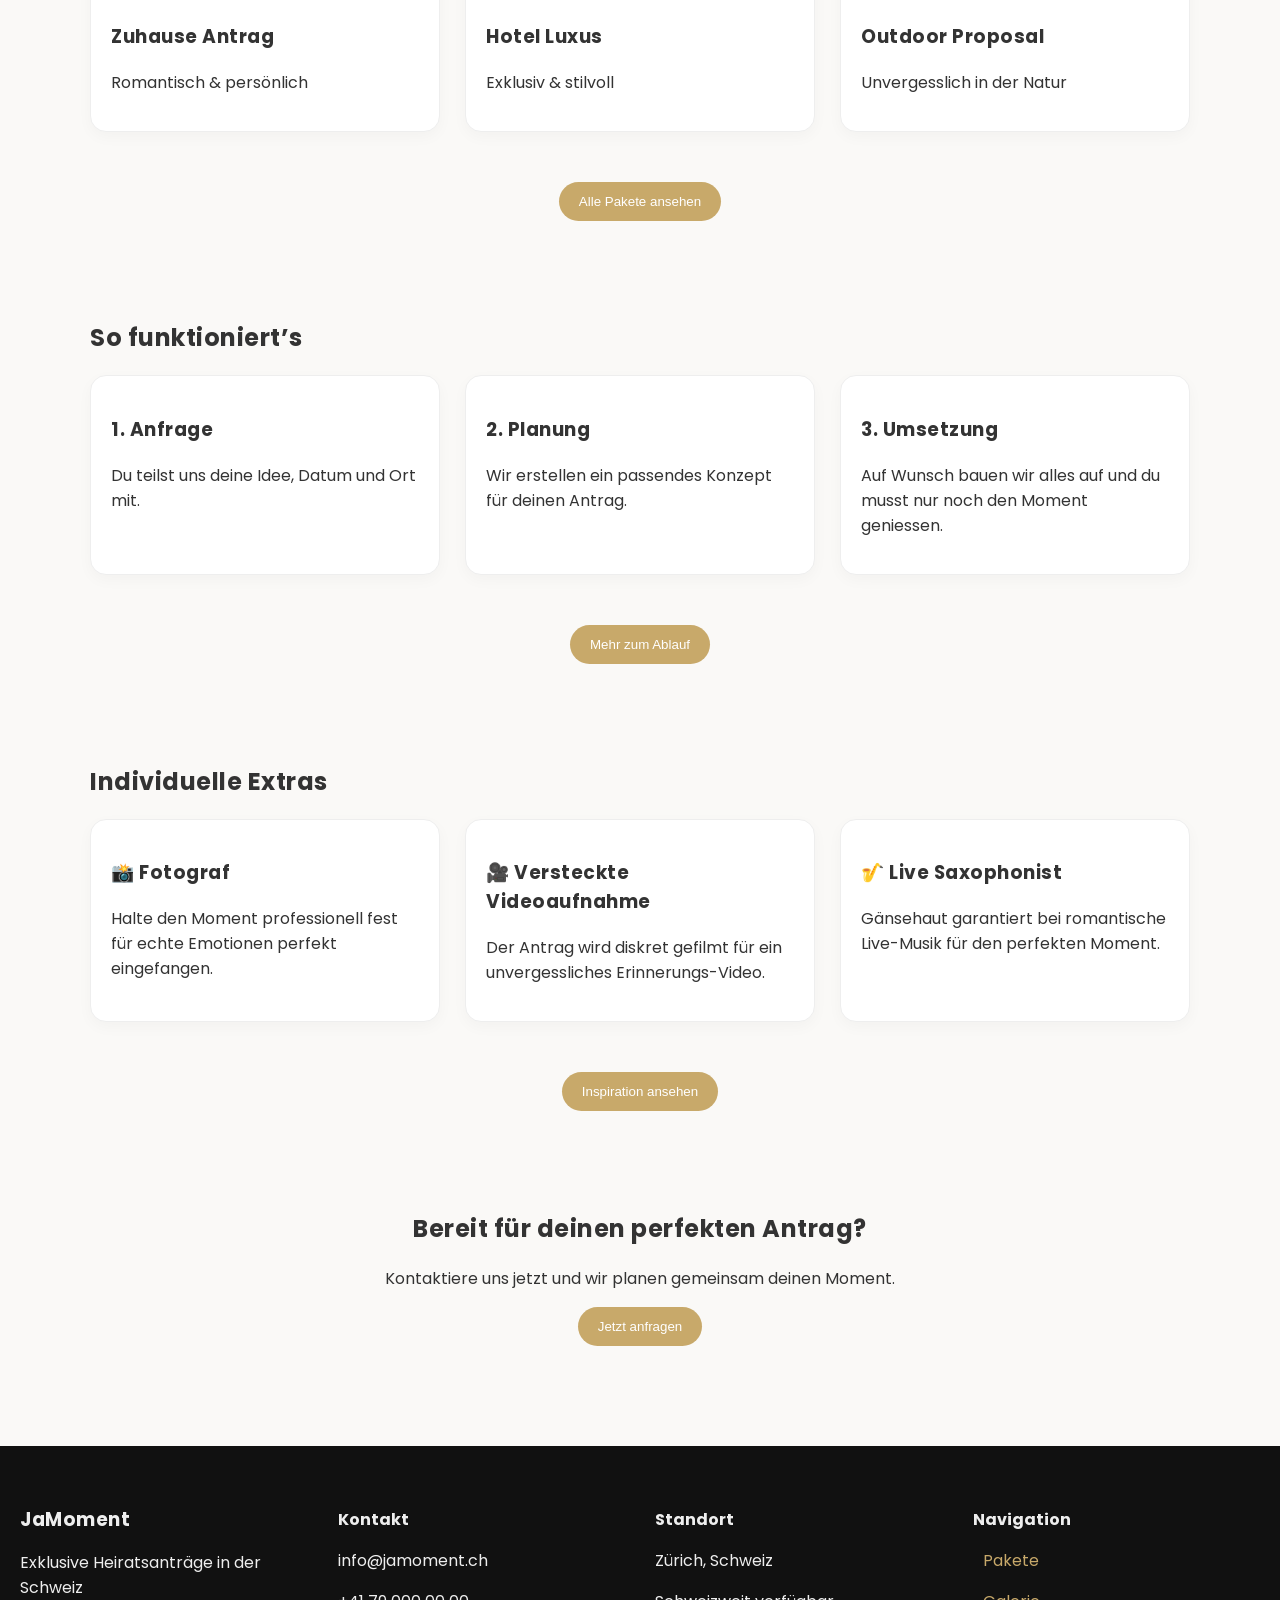
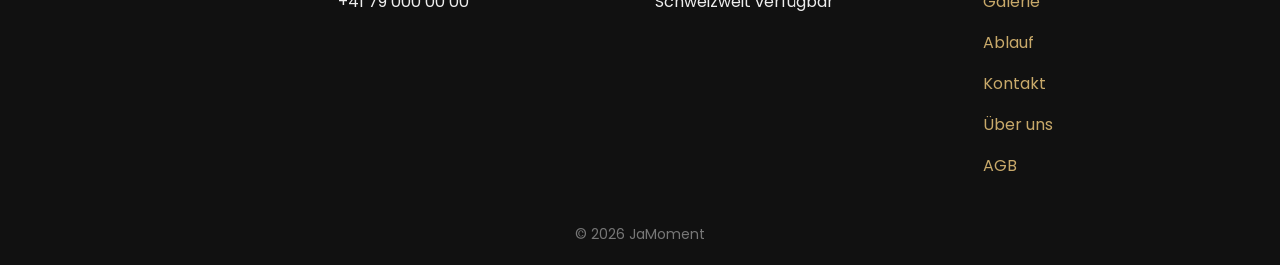
==== commit 87ea45a1: "bug fixing" ====
--- a/index.html
+++ b/index.html
@@ -23,6 +23,7 @@
     <a href="ablauf.html">Ablauf</a>
     <a href="kontakt.html">Kontakt</a>
     <a href="ueber-uns.html">Über uns</a>
+<a href="agb.html">AGB</a>
   </nav>
 </header>
 
@@ -219,6 +220,7 @@
       <p><a href="ablauf.html">Ablauf</a></p>
       <p><a href="kontakt.html">Kontakt</a></p>
       <p><a href="ueber-uns.html">Über uns</a></p>
+      <p><a href="agb.html">AGB</a></p>
     </div>
 
   </div>
--- a/styles.css
+++ b/styles.css
@@ -280,4 +280,76 @@
   .footer-grid {
     grid-template-columns: repeat(4,1fr);
   }
+}
+
+/* CATEGORY */
+.package-category {
+  margin-bottom: 50px;
+}
+
+.package-category h2 {
+  margin-bottom: 15px;
+}
+
+/* HORIZONTAL SCROLL */
+.package-row {
+  display: flex;
+  gap: 20px;
+  overflow-x: auto;
+  scroll-behavior: smooth;
+  padding-bottom: 10px;
+}
+
+/* scrollbar clean */
+.package-row::-webkit-scrollbar {
+  height: 8px;
+}
+
+.package-row::-webkit-scrollbar-thumb {
+  background: #ddd;
+  border-radius: 10px;
+}
+
+/* CARD */
+.package-card {
+  min-width: 280px;
+  max-width: 280px;
+  background: white;
+  border-radius: 15px;
+  overflow: hidden;
+  flex-shrink: 0;
+  box-shadow: 0 5px 15px rgba(0,0,0,0.08);
+}
+
+.package-card img {
+  width: 100%;
+  height: 220px;
+  object-fit: cover;
+}
+
+.package-info {
+  padding: 15px;
+}
+
+.package-info ul {
+  padding-left: 18px;
+  margin: 10px 0;
+}
+
+.package-info li {
+  margin-bottom: 5px;
+}
+
+/* MOBILE */
+@media(max-width:768px){
+
+  .package-card {
+    min-width: 85%;
+  }
+
+}
+
+.package-card:hover{
+ transform:scale(1.02);
+ transition:0.2s;
 }
